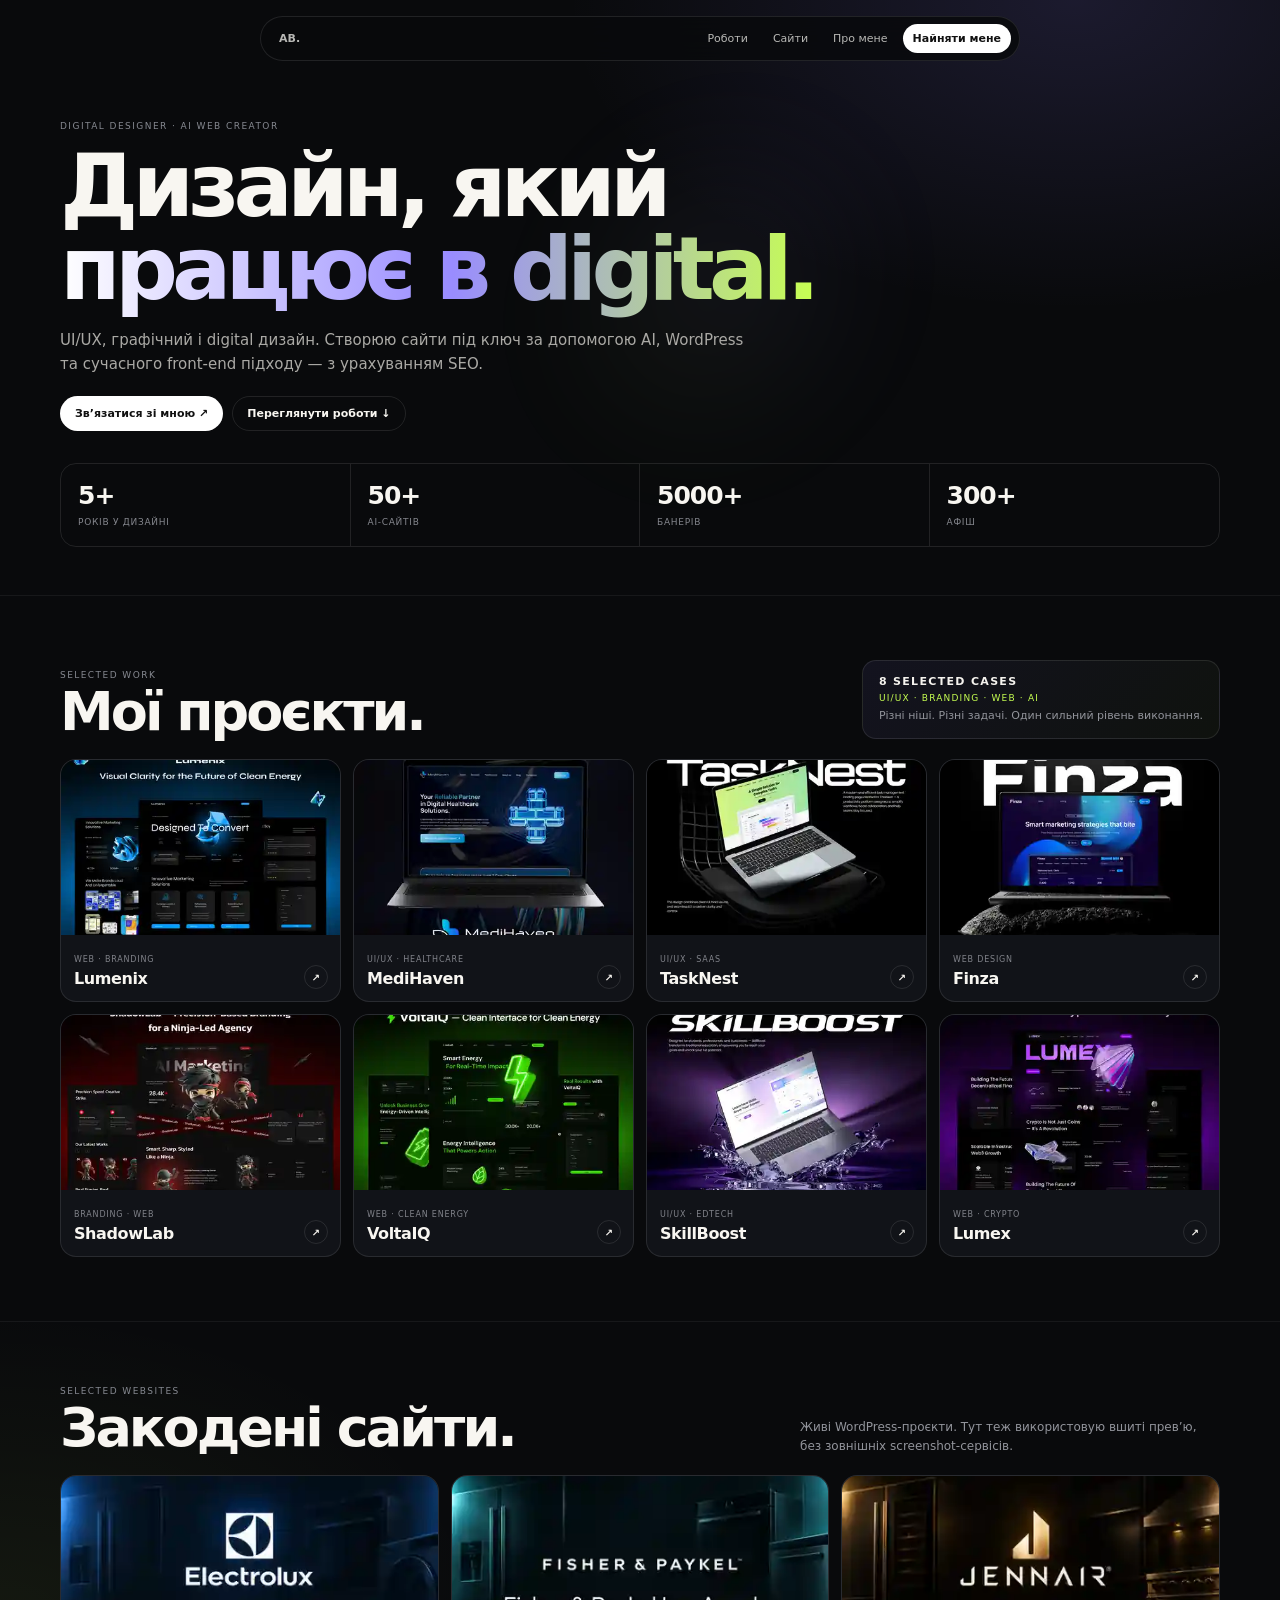
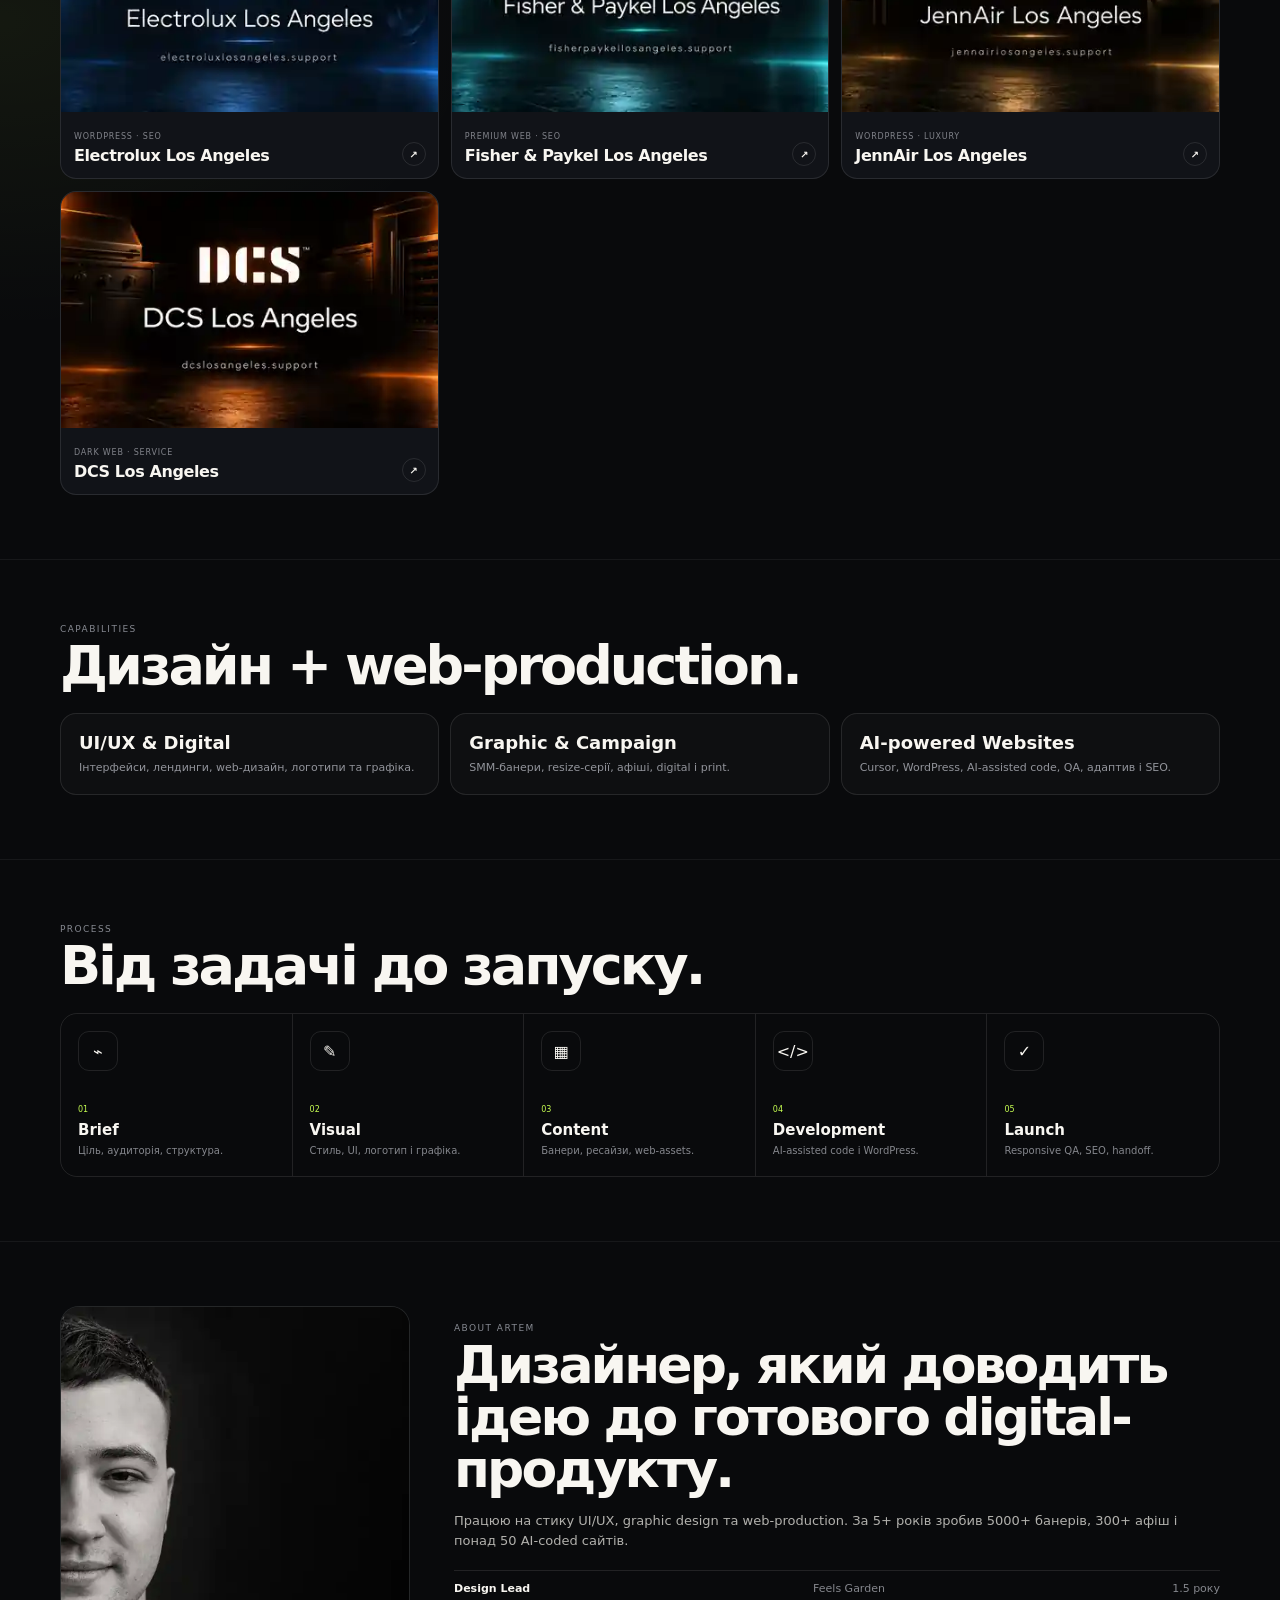
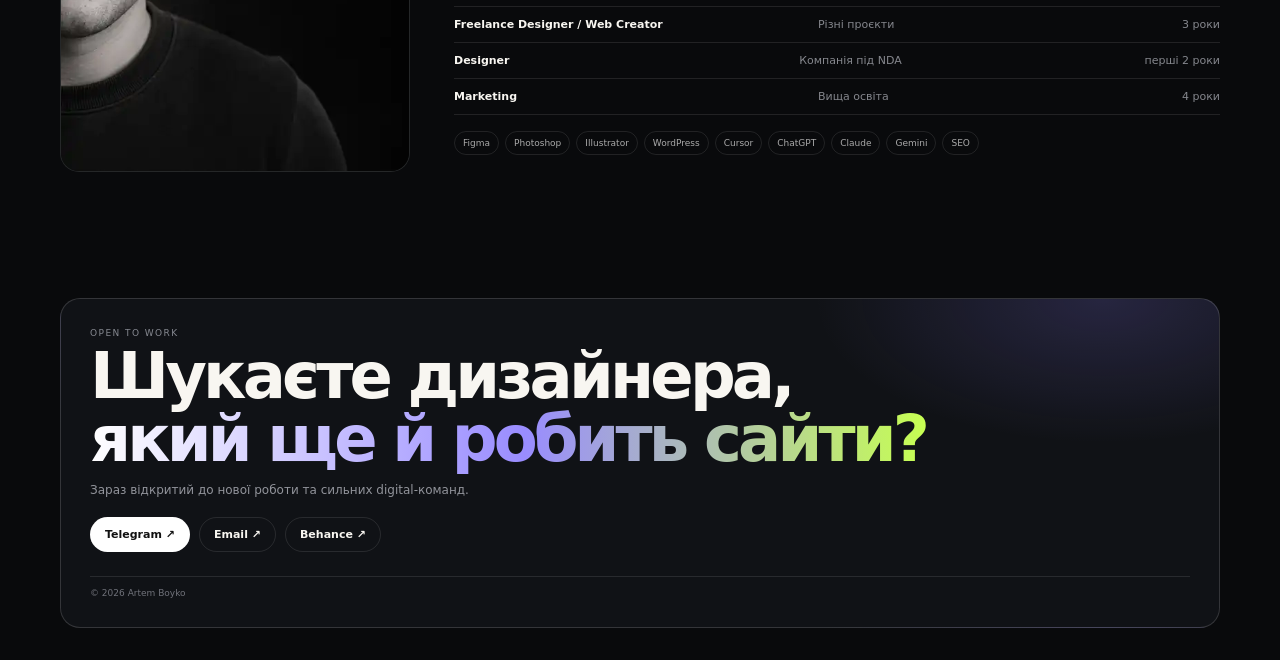
==== portfolio/index.html @ e15d82c3 "Publish portfolio for Notion embed" ====
<!doctype html><html lang="uk"><head><meta charset="utf-8"><meta name="viewport" content="width=device-width,initial-scale=1"><style>
:root{--bg:#090a0c;--p:#121418;--t:#f8f6f1;--m:#92949b;--l:rgba(255,255,255,.1);--g:#c7ff52;--v:#8d7dff}*{box-sizing:border-box}html{scroll-behavior:smooth}body{margin:0;background:radial-gradient(820px 500px at 84% 0,rgba(141,125,255,.14),transparent 62%),radial-gradient(780px 500px at 0 42%,rgba(199,255,82,.06),transparent 62%),var(--bg);color:var(--t);font-family:Inter,system-ui,-apple-system,sans-serif}a{color:inherit;text-decoration:none}.s{width:min(1160px,calc(100% - 30px));margin:auto}.nav{position:sticky;top:8px;z-index:20;width:min(760px,calc(100% - 18px));margin:8px auto 0;display:flex;align-items:center;gap:5px;padding:7px 8px;border:1px solid var(--l);border-radius:999px;background:rgba(9,10,12,.86);backdrop-filter:blur(18px)}.brand{margin-right:auto;font-weight:900}.nav a{padding:8px 10px;border-radius:999px;font-size:11px;color:#b8b8b5}.nav a:hover{background:rgba(255,255,255,.06);color:#fff}.nav .hire{background:#fff;color:#111;font-weight:800}.hero{padding:68px 0 48px}.ey{font-size:9px;letter-spacing:.16em;text-transform:uppercase;color:#868991}h1{margin:14px 0 18px;font-size:clamp(46px,7vw,88px);line-height:.94;letter-spacing:-.067em}.grad{background:linear-gradient(90deg,#fff,#998cff 52%,#c7ff52);-webkit-background-clip:text;background-clip:text;color:transparent}.hero p{max-width:690px;color:#aaa9a5;font-size:15px;line-height:1.6}.acts{display:flex;gap:9px;flex-wrap:wrap;margin-top:20px}.btn{padding:10px 14px;border:1px solid var(--l);border-radius:999px;font-size:11px;font-weight:800;transition:.25s}.btn:hover{transform:translateY(-2px);border-color:rgba(199,255,82,.4)}.btn.pr{background:#fff;color:#111}.btn.pr:hover{background:var(--g)}.stats{display:grid;grid-template-columns:repeat(4,1fr);margin-top:32px;border:1px solid var(--l);border-radius:16px;overflow:hidden}.st{padding:17px;border-right:1px solid var(--l)}.st:last-child{border:0}.st strong{display:block;font-size:25px;letter-spacing:-.04em}.st span{font-size:9px;color:#85878e;text-transform:uppercase;letter-spacing:.08em}.sec{padding:64px 0;border-top:1px solid rgba(255,255,255,.06)}.head{display:flex;align-items:end;justify-content:space-between;gap:24px;margin-bottom:20px}.head h2{margin:5px 0 0;font-size:clamp(32px,4.5vw,54px);line-height:1;letter-spacing:-.055em}.head p{margin:0;max-width:420px;color:var(--m);font-size:12px;line-height:1.55}.work-note{min-width:320px;max-width:430px;padding:14px 16px;border:1px solid rgba(255,255,255,.10);border-radius:14px;background:linear-gradient(135deg,rgba(141,125,255,.08),rgba(199,255,82,.035));display:grid;gap:5px}.work-note strong{font-size:11px;letter-spacing:.12em;color:#f5f3ee}.work-note span{font-size:9px;letter-spacing:.13em;color:var(--g)}.work-note em{font-style:normal;font-size:11px;line-height:1.45;color:var(--m)}.grid{display:grid;grid-template-columns:repeat(4,minmax(0,1fr));gap:12px}.card{overflow:hidden;border:1px solid var(--l);border-radius:16px;background:#111318;transition:.28s}.card:hover{transform:translateY(-5px);border-color:rgba(199,255,82,.35);box-shadow:0 18px 40px rgba(0,0,0,.3)}.cover{aspect-ratio:16/10;overflow:hidden;background:#0c0e11}.cover img{display:block;width:100%;height:100%;object-fit:cover;transition:.55s}.card:hover img{transform:scale(1.035)}.meta{position:relative;padding:12px 13px 14px}.meta small{font-size:8px;letter-spacing:.1em;color:#81838a}.meta h3{margin:4px 28px 0 0;font-size:16px;line-height:1.1;letter-spacing:-.025em}.meta b{position:absolute;right:12px;bottom:12px;width:24px;height:24px;display:grid;place-items:center;border:1px solid var(--l);border-radius:50%;font-size:10px}.caps{display:grid;grid-template-columns:repeat(3,1fr);gap:11px}.cap{padding:18px;border:1px solid var(--l);border-radius:16px;background:rgba(255,255,255,.024)}.cap strong{display:block;font-size:18px;margin-bottom:6px}.cap p{margin:0;color:var(--m);font-size:11px;line-height:1.55}.process{display:grid;grid-template-columns:repeat(5,1fr);overflow:hidden;border:1px solid var(--l);border-radius:17px}.step{padding:17px;border-right:1px solid var(--l)}.step:last-child{border:0}.step i{display:grid;place-items:center;width:40px;height:40px;border:1px solid var(--l);border-radius:11px;font-style:normal;margin-bottom:26px}.step small{color:var(--g);font-size:8px}.step h3{margin:5px 0;font-size:15px}.step p{margin:0;color:#85878d;font-size:10px;line-height:1.45}.about{display:grid;grid-template-columns:350px 1fr;gap:44px;align-items:center}.portrait{overflow:hidden;border:1px solid var(--l);border-radius:19px;background:#0c0e10}.portrait img{width:100%;height:auto;display:block}.about h2{font-size:clamp(32px,4.5vw,52px);line-height:1;letter-spacing:-.055em;margin:6px 0 16px}.about p{font-size:13px;line-height:1.6;color:#b2b1ad}.xp{margin-top:18px;border-top:1px solid var(--l)}.row{display:grid;grid-template-columns:1fr 1fr auto;gap:10px;padding:11px 0;border-bottom:1px solid var(--l);font-size:11px}.row span{color:#85878d}.tools{display:flex;flex-wrap:wrap;gap:6px;margin-top:16px}.tool{padding:6px 8px;border:1px solid var(--l);border-radius:999px;color:#aaa;font-size:9px}.contact{padding:62px 0 32px}.box{padding:29px;border:1px solid rgba(255,255,255,.15);border-radius:20px;background:radial-gradient(480px 240px at 90% 0,rgba(141,125,255,.18),transparent 60%),#101216}.box h2{font-size:clamp(36px,5.5vw,64px);line-height:.98;letter-spacing:-.06em;margin:7px 0 12px}.box p{color:var(--m);font-size:12px}.foot{margin-top:24px;padding-top:11px;border-top:1px solid var(--l);color:#70727a;font-size:9px}.fog{position:fixed;width:360px;height:360px;border-radius:50%;pointer-events:none;z-index:0;opacity:.22;filter:blur(70px);background:radial-gradient(circle at 42% 42%,rgba(255,255,255,.18),transparent 20%),radial-gradient(circle at 62% 47%,rgba(141,125,255,.44),transparent 46%),radial-gradient(circle at 44% 72%,rgba(199,255,82,.22),transparent 50%);transform:translate(-50%,-50%)}main,.nav{position:relative;z-index:1}.sites-grid{grid-template-columns:repeat(3,minmax(0,1fr))}@media(max-width:980px){.sites-grid{grid-template-columns:repeat(2,minmax(0,1fr))}}@media(max-width:620px){.sites-grid{grid-template-columns:1fr}}#web .grid{grid-template-columns:repeat(3,minmax(0,1fr))}@media(max-width:1050px){.grid,#web .grid{grid-template-columns:repeat(2,1fr)}}@media(max-width:720px){.work-note{min-width:0;width:100%}.nav a:not(.hire){display:none}.hero{padding-top:55px}.stats{grid-template-columns:1fr 1fr}.st:nth-child(2){border-right:0}.st:nth-child(-n+2){border-bottom:1px solid var(--l)}.head{align-items:flex-start;flex-direction:column}.grid,.caps,.about{grid-template-columns:1fr}.process{grid-template-columns:1fr}.step{border-right:0;border-bottom:1px solid var(--l)}.step i{margin-bottom:12px}.portrait{max-width:430px}.row{grid-template-columns:1fr auto}.row span:nth-child(2){grid-column:1/-1}.fog{display:none}}
</style></head><body><div class="fog" id="fog"></div><nav class="nav"><a class="brand" href="https://www.behance.net/692fd713" target="_blank">AB.</a><a href="#work">Роботи</a><a href="#web">Сайти</a><a href="#about">Про мене</a><a class="hire" href="https://t.me/artem_design10" target="_blank">Найняти мене</a></nav><main>
<section class="hero"><div class="s"><div class="ey">Digital Designer · AI Web Creator</div><h1>Дизайн, який<br><span class="grad">працює в digital.</span></h1><p>UI/UX, графічний і digital дизайн. Створюю сайти під ключ за допомогою AI, WordPress та сучасного front-end підходу — з урахуванням SEO.</p><div class="acts"><a class="btn pr" href="https://t.me/artem_design10" target="_blank">Зв’язатися зі мною ↗</a><a class="btn" href="#work">Переглянути роботи ↓</a></div><div class="stats"><div class="st"><strong>5+</strong><span>років у дизайні</span></div><div class="st"><strong>50+</strong><span>AI-сайтів</span></div><div class="st"><strong>5000+</strong><span>банерів</span></div><div class="st"><strong>300+</strong><span>афіш</span></div></div></div></section>
<section class="sec" id="work"><div class="s"><div class="head"><div><div class="ey">Selected work</div><h2>Мої проєкти.</h2></div><div class="work-note"><strong>8 SELECTED CASES</strong><span>UI/UX · BRANDING · WEB · AI</span><em>Різні ніші. Різні задачі. Один сильний рівень виконання.</em></div></div><div class="grid"><a class="card" href="https://www.behance.net/gallery/229283741/Lumenix-Visual-Clarity-for-the-Future-of-Clean-Energy" target="_blank" rel="noopener"><div class="cover"><img src="[data-uri]" alt="Lumenix"></div><div class="meta"><small>WEB · BRANDING</small><h3>Lumenix</h3><b>↗</b></div></a><a class="card" href="https://www.behance.net/gallery/226299751/MediHaven-Digital-Healthcare-Web-Design" target="_blank" rel="noopener"><div class="cover"><img src="[data-uri]" alt="MediHaven"></div><div class="meta"><small>UI/UX · HEALTHCARE</small><h3>MediHaven</h3><b>↗</b></div></a><a class="card" href="https://www.behance.net/gallery/225847885/Modern-SaaS-Project-Management-Platform-Design" target="_blank" rel="noopener"><div class="cover"><img src="[data-uri]" alt="TaskNest"></div><div class="meta"><small>UI/UX · SAAS</small><h3>TaskNest</h3><b>↗</b></div></a><a class="card" href="https://www.behance.net/gallery/226250037/Finza-Bold-marketing-agency-website" target="_blank" rel="noopener"><div class="cover"><img src="[data-uri]" alt="Finza"></div><div class="meta"><small>WEB DESIGN</small><h3>Finza</h3><b>↗</b></div></a><a class="card" href="https://www.behance.net/gallery/229278763/ShadowLab-Branding-for-a-Ninja-Led-Agency" target="_blank" rel="noopener"><div class="cover"><img src="[data-uri]" alt="ShadowLab"></div><div class="meta"><small>BRANDING · WEB</small><h3>ShadowLab</h3><b>↗</b></div></a><a class="card" href="https://www.behance.net/gallery/229281537/VoltaIQ-Clean-Interface-for-Clean-Energy" target="_blank" rel="noopener"><div class="cover"><img src="[data-uri]" alt="VoltaIQ"></div><div class="meta"><small>WEB · CLEAN ENERGY</small><h3>VoltaIQ</h3><b>↗</b></div></a><a class="card" href="https://www.behance.net/gallery/225849105/SkillBoost-Online-Learning-Platform-UI" target="_blank" rel="noopener"><div class="cover"><img src="[data-uri]" alt="SkillBoost"></div><div class="meta"><small>UI/UX · EDTECH</small><h3>SkillBoost</h3><b>↗</b></div></a><a class="card" href="https://www.behance.net/gallery/229242465/Lumex-a-crypto-case-study" target="_blank" rel="noopener"><div class="cover"><img src="[data-uri]" alt="Lumex"></div><div class="meta"><small>WEB · CRYPTO</small><h3>Lumex</h3><b>↗</b></div></a></div></div></section>
<section class="sec" id="web"><div class="s"><div class="head"><div><div class="ey">Selected websites</div><h2>Закодені сайти.</h2></div><p>Живі WordPress-проєкти. Тут теж використовую вшиті прев’ю, без зовнішніх screenshot-сервісів.</p></div><div class="grid sites-grid"><a class="card" href="https://electroluxlosangeles.support" target="_blank" rel="noopener"><div class="cover"><img src="[data-uri]" alt="Electrolux Los Angeles"></div><div class="meta"><small>WORDPRESS · SEO</small><h3>Electrolux Los Angeles</h3><b>↗</b></div></a><a class="card" href="https://fisherpaykellosangeles.support" target="_blank" rel="noopener"><div class="cover"><img src="[data-uri]" alt="Fisher &amp; Paykel Los Angeles"></div><div class="meta"><small>PREMIUM WEB · SEO</small><h3>Fisher & Paykel Los Angeles</h3><b>↗</b></div></a><a class="card" href="https://jennairlosangeles.support" target="_blank" rel="noopener"><div class="cover"><img src="[data-uri]" alt="JennAir Los Angeles"></div><div class="meta"><small>WORDPRESS · LUXURY</small><h3>JennAir Los Angeles</h3><b>↗</b></div></a><a class="card" href="https://dcslosangeles.support" target="_blank" rel="noopener"><div class="cover"><img src="[data-uri]" alt="DCS Los Angeles"></div><div class="meta"><small>DARK WEB · SERVICE</small><h3>DCS Los Angeles</h3><b>↗</b></div></a></div></div></section>
<section class="sec"><div class="s"><div class="head"><div><div class="ey">Capabilities</div><h2>Дизайн + web-production.</h2></div></div><div class="caps"><div class="cap"><strong>UI/UX & Digital</strong><p>Інтерфейси, лендинги, web-дизайн, логотипи та графіка.</p></div><div class="cap"><strong>Graphic & Campaign</strong><p>SMM-банери, resize-серії, афіші, digital і print.</p></div><div class="cap"><strong>AI-powered Websites</strong><p>Cursor, WordPress, AI-assisted code, QA, адаптив і SEO.</p></div></div></div></section>
<section class="sec"><div class="s"><div class="head"><div><div class="ey">Process</div><h2>Від задачі до запуску.</h2></div></div><div class="process"><div class="step"><i>⌁</i><small>01</small><h3>Brief</h3><p>Ціль, аудиторія, структура.</p></div><div class="step"><i>✎</i><small>02</small><h3>Visual</h3><p>Стиль, UI, логотип і графіка.</p></div><div class="step"><i>▦</i><small>03</small><h3>Content</h3><p>Банери, ресайзи, web-assets.</p></div><div class="step"><i>&lt;/&gt;</i><small>04</small><h3>Development</h3><p>AI-assisted code і WordPress.</p></div><div class="step"><i>✓</i><small>05</small><h3>Launch</h3><p>Responsive QA, SEO, handoff.</p></div></div></div></section>
<section class="sec" id="about"><div class="s"><div class="about"><div class="portrait"><img src="[data-uri]" alt="Artem Boyko"></div><div><div class="ey">About Artem</div><h2>Дизайнер, який доводить ідею до готового digital-продукту.</h2><p>Працюю на стику UI/UX, graphic design та web-production. За 5+ років зробив 5000+ банерів, 300+ афіш і понад 50 AI-coded сайтів.</p><div class="xp"><div class="row"><b>Design Lead</b><span>Feels Garden</span><span>1.5 року</span></div><div class="row"><b>Freelance Designer / Web Creator</b><span>Різні проєкти</span><span>3 роки</span></div><div class="row"><b>Designer</b><span>Компанія під NDA</span><span>перші 2 роки</span></div><div class="row"><b>Marketing</b><span>Вища освіта</span><span>4 роки</span></div></div><div class="tools"><span class="tool">Figma</span><span class="tool">Photoshop</span><span class="tool">Illustrator</span><span class="tool">WordPress</span><span class="tool">Cursor</span><span class="tool">ChatGPT</span><span class="tool">Claude</span><span class="tool">Gemini</span><span class="tool">SEO</span></div></div></div></div></section>
<section class="contact"><div class="s"><div class="box"><div class="ey">Open to work</div><h2>Шукаєте дизайнера,<br><span class="grad">який ще й робить сайти?</span></h2><p>Зараз відкритий до нової роботи та сильних digital-команд.</p><div class="acts"><a class="btn pr" href="https://t.me/artem_design10" target="_blank">Telegram ↗</a><a class="btn" href="mailto:artemboyko5226@gmail.com">Email ↗</a><a class="btn" href="https://www.behance.net/692fd713" target="_blank">Behance ↗</a></div><div class="foot">© 2026 Artem Boyko</div></div></div></section></main><script>const f=document.getElementById('fog');let tx=innerWidth*.55,ty=innerHeight*.3,x=tx,y=ty;addEventListener('pointermove',e=>{tx=e.clientX;ty=e.clientY});(function a(){x+=(tx-x)*.06;y+=(ty-y)*.06;f.style.left=x+'px';f.style.top=y+'px';requestAnimationFrame(a)})();</script></body></html>
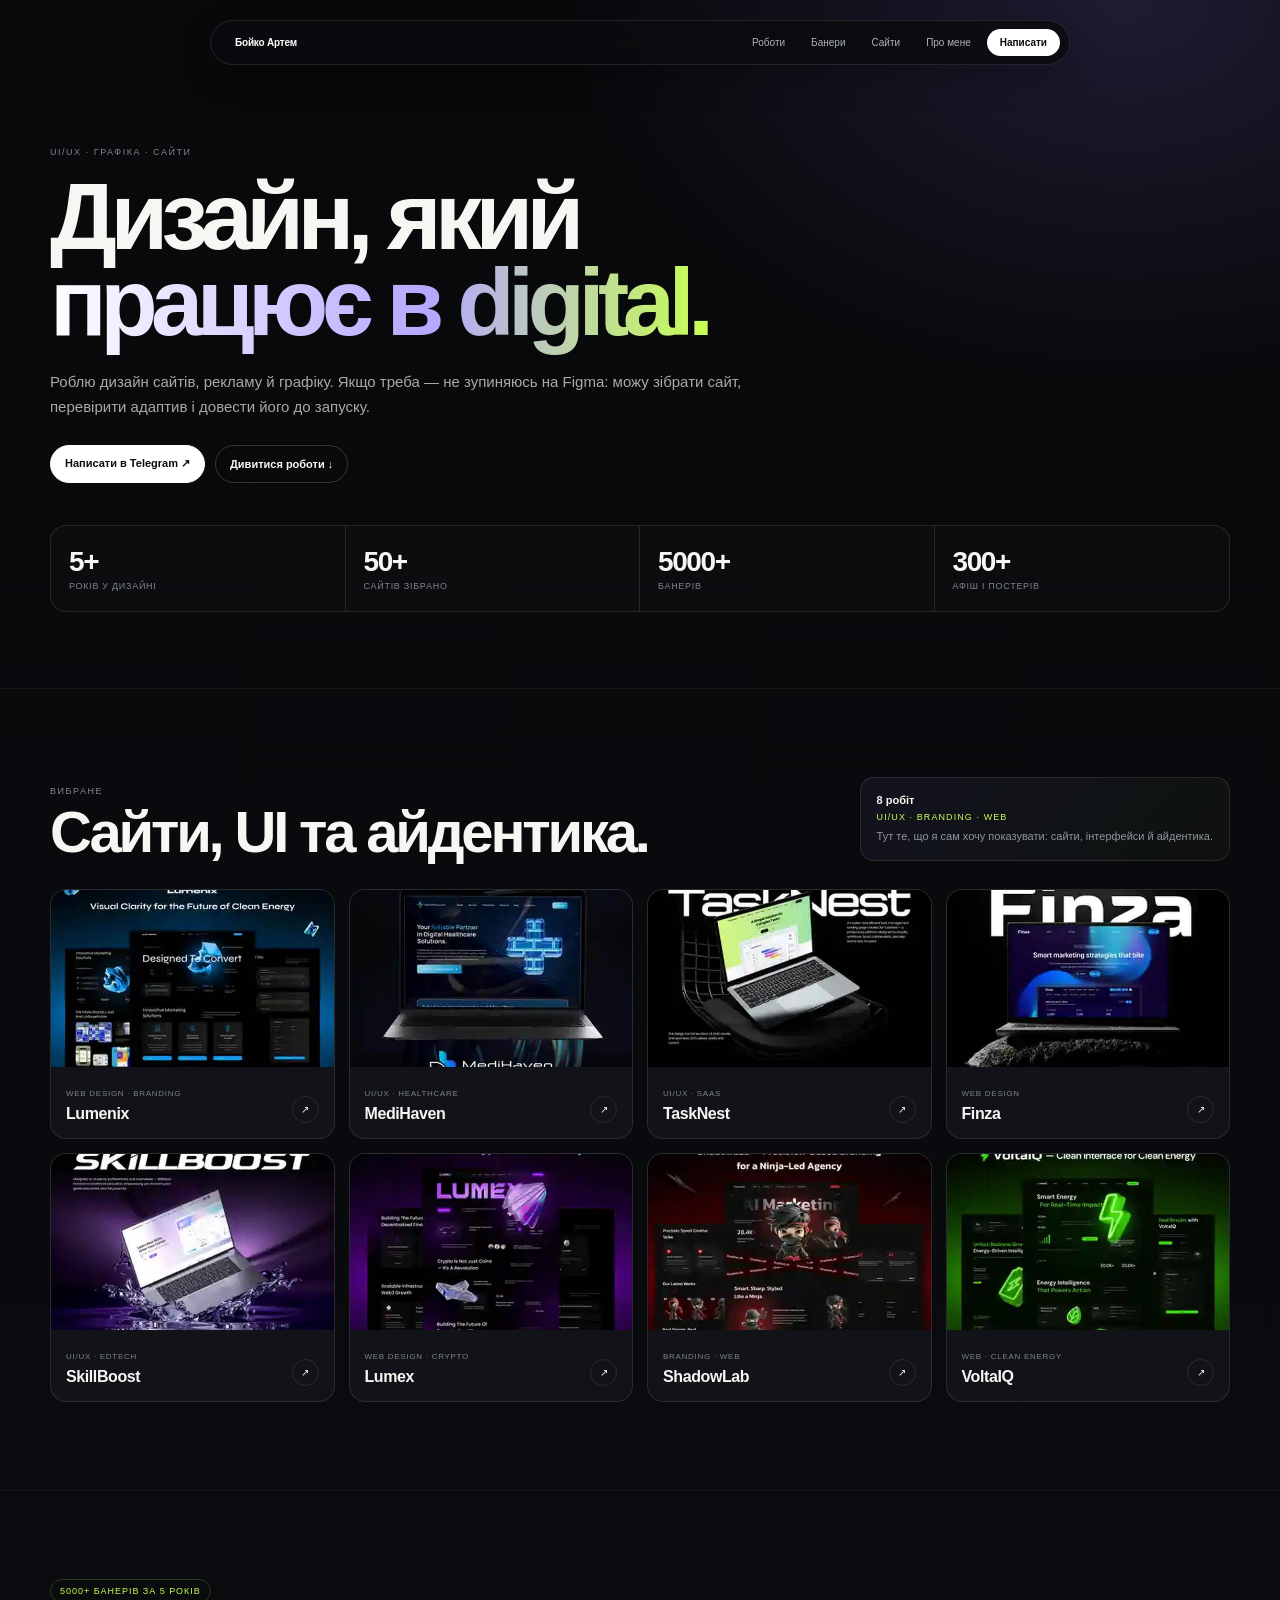
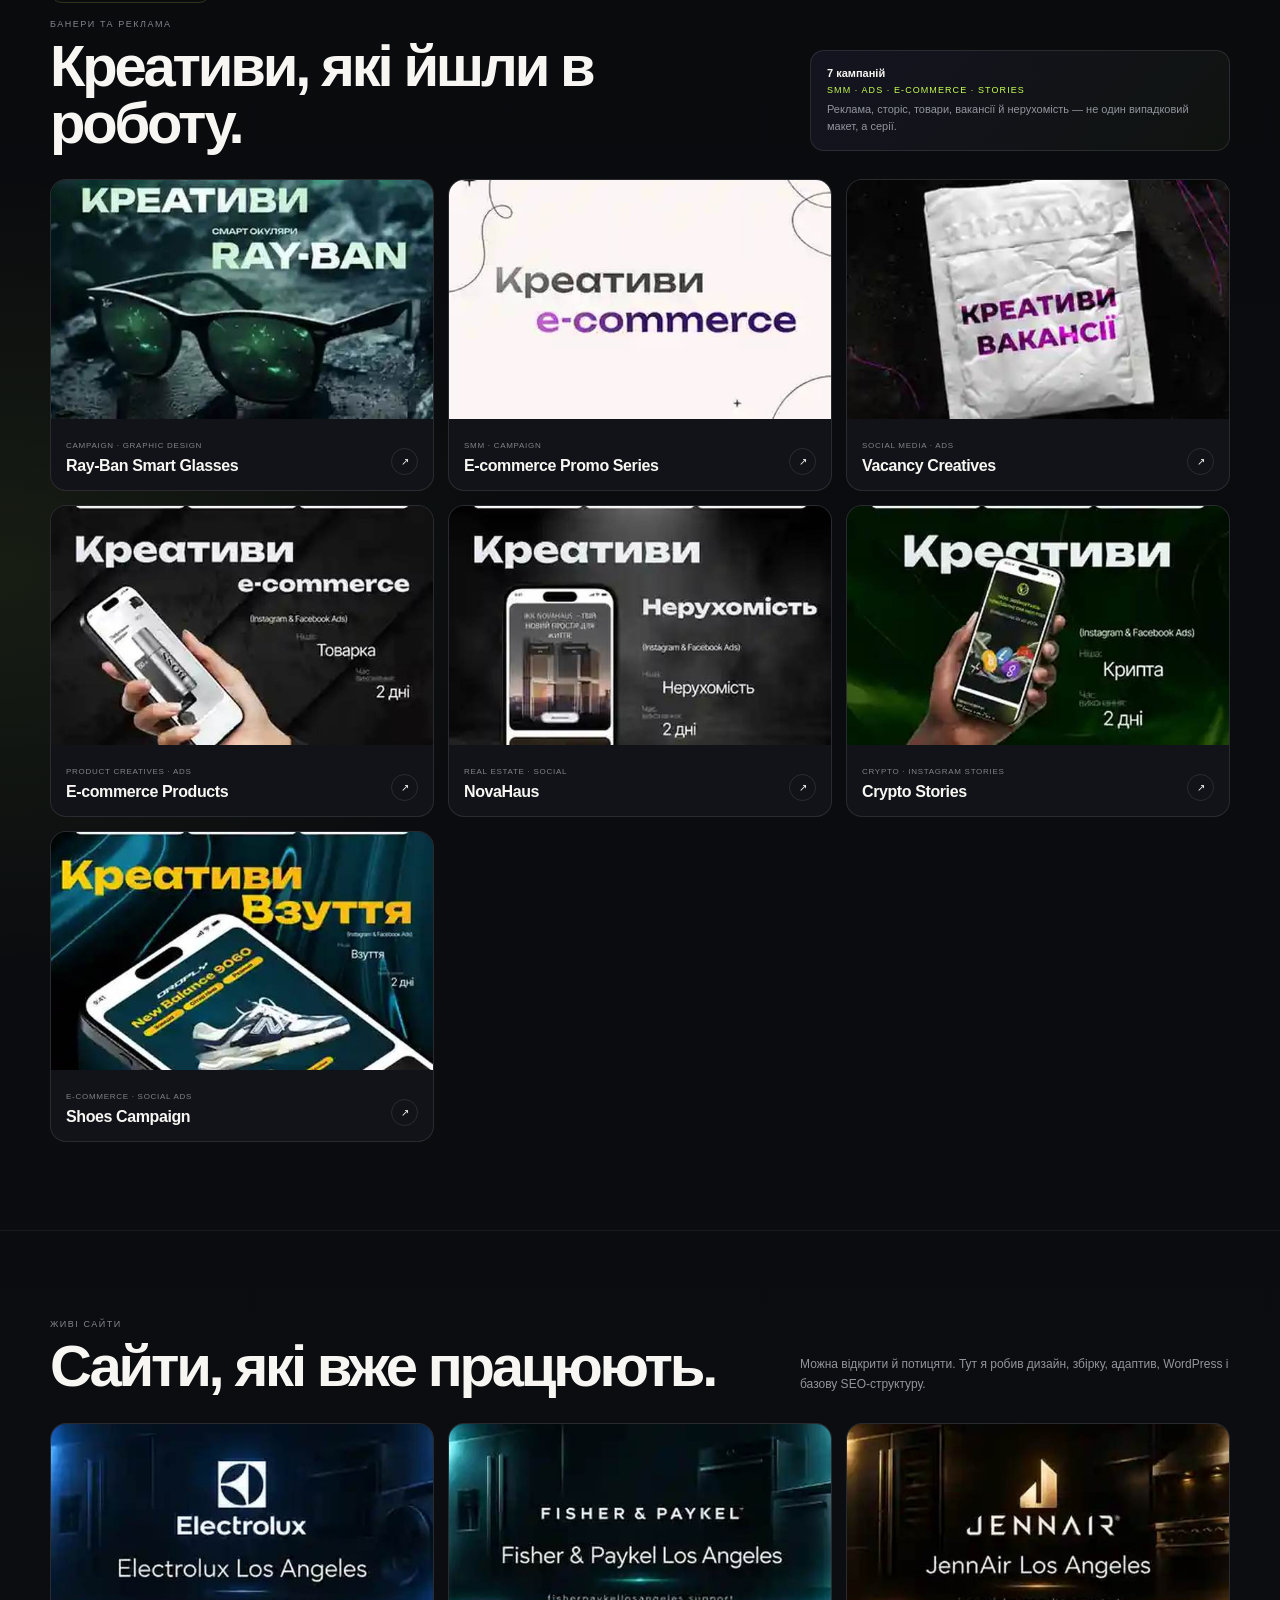
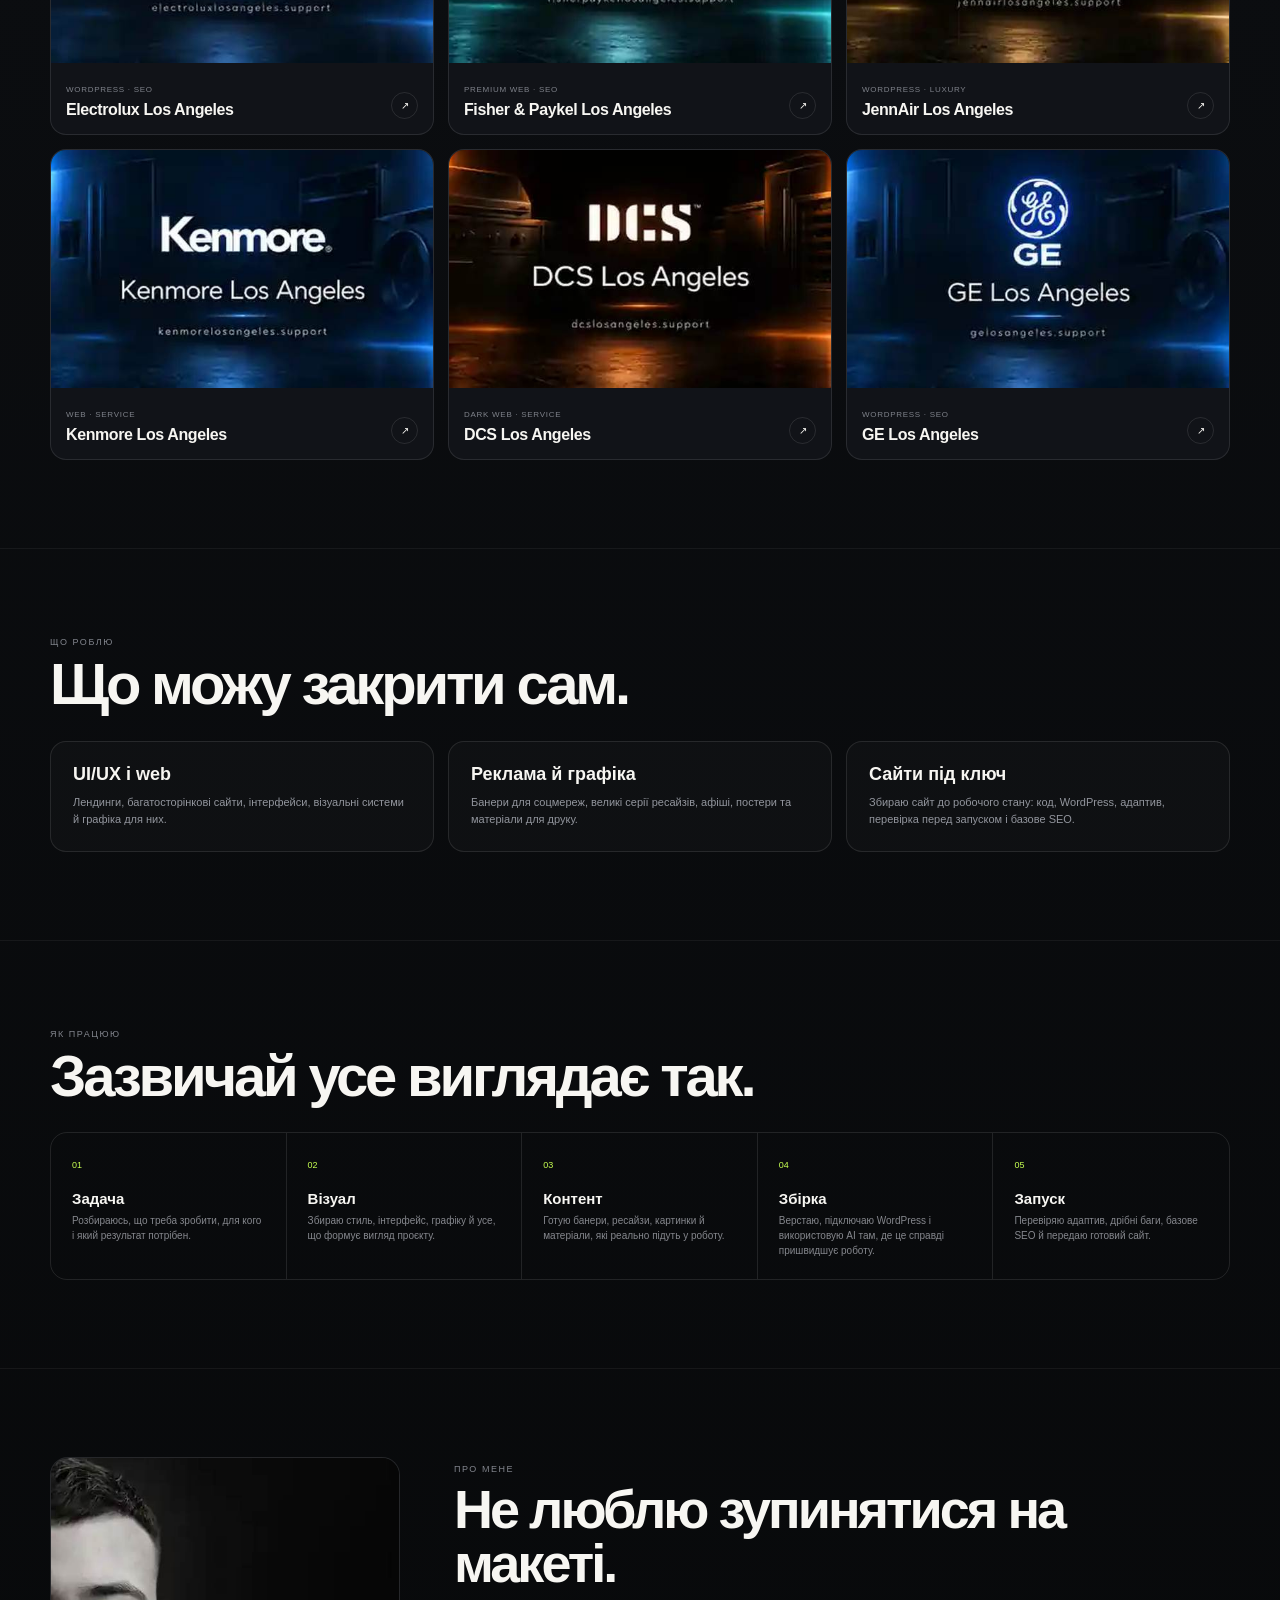
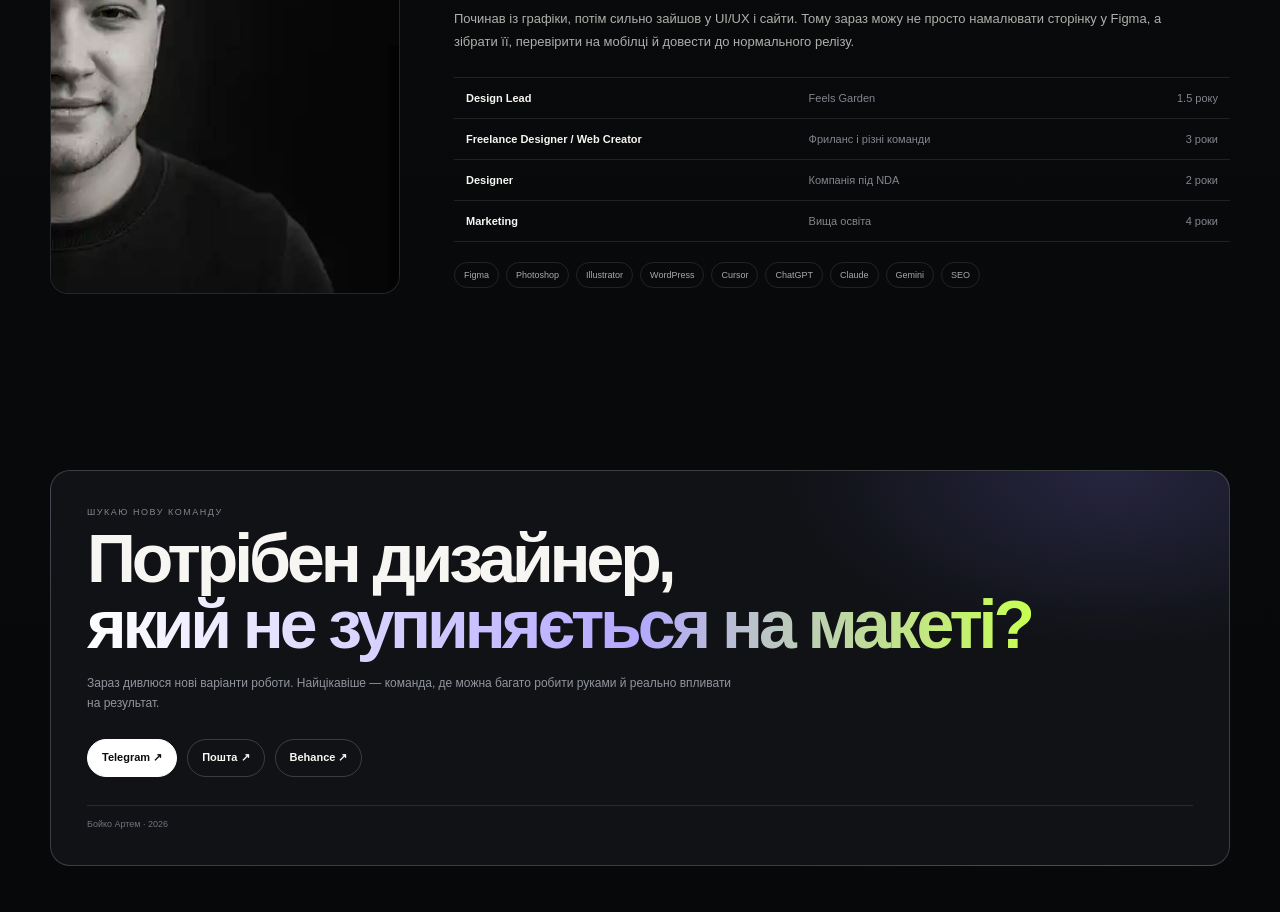
==== commit ed732231: "Restore interactive portfolio with real images" ====
--- a/portfolio/index.html
+++ b/portfolio/index.html
@@ -1,10 +1,254 @@
-<!doctype html><html lang="uk"><head><meta charset="utf-8"><meta name="viewport" content="width=device-width,initial-scale=1"><style>
-:root{--bg:#090a0c;--p:#121418;--t:#f8f6f1;--m:#92949b;--l:rgba(255,255,255,.1);--g:#c7ff52;--v:#8d7dff}*{box-sizing:border-box}html{scroll-behavior:smooth}body{margin:0;background:radial-gradient(820px 500px at 84% 0,rgba(141,125,255,.14),transparent 62%),radial-gradient(780px 500px at 0 42%,rgba(199,255,82,.06),transparent 62%),var(--bg);color:var(--t);font-family:Inter,system-ui,-apple-system,sans-serif}a{color:inherit;text-decoration:none}.s{width:min(1160px,calc(100% - 30px));margin:auto}.nav{position:sticky;top:8px;z-index:20;width:min(760px,calc(100% - 18px));margin:8px auto 0;display:flex;align-items:center;gap:5px;padding:7px 8px;border:1px solid var(--l);border-radius:999px;background:rgba(9,10,12,.86);backdrop-filter:blur(18px)}.brand{margin-right:auto;font-weight:900}.nav a{padding:8px 10px;border-radius:999px;font-size:11px;color:#b8b8b5}.nav a:hover{background:rgba(255,255,255,.06);color:#fff}.nav .hire{background:#fff;color:#111;font-weight:800}.hero{padding:68px 0 48px}.ey{font-size:9px;letter-spacing:.16em;text-transform:uppercase;color:#868991}h1{margin:14px 0 18px;font-size:clamp(46px,7vw,88px);line-height:.94;letter-spacing:-.067em}.grad{background:linear-gradient(90deg,#fff,#998cff 52%,#c7ff52);-webkit-background-clip:text;background-clip:text;color:transparent}.hero p{max-width:690px;color:#aaa9a5;font-size:15px;line-height:1.6}.acts{display:flex;gap:9px;flex-wrap:wrap;margin-top:20px}.btn{padding:10px 14px;border:1px solid var(--l);border-radius:999px;font-size:11px;font-weight:800;transition:.25s}.btn:hover{transform:translateY(-2px);border-color:rgba(199,255,82,.4)}.btn.pr{background:#fff;color:#111}.btn.pr:hover{background:var(--g)}.stats{display:grid;grid-template-columns:repeat(4,1fr);margin-top:32px;border:1px solid var(--l);border-radius:16px;overflow:hidden}.st{padding:17px;border-right:1px solid var(--l)}.st:last-child{border:0}.st strong{display:block;font-size:25px;letter-spacing:-.04em}.st span{font-size:9px;color:#85878e;text-transform:uppercase;letter-spacing:.08em}.sec{padding:64px 0;border-top:1px solid rgba(255,255,255,.06)}.head{display:flex;align-items:end;justify-content:space-between;gap:24px;margin-bottom:20px}.head h2{margin:5px 0 0;font-size:clamp(32px,4.5vw,54px);line-height:1;letter-spacing:-.055em}.head p{margin:0;max-width:420px;color:var(--m);font-size:12px;line-height:1.55}.work-note{min-width:320px;max-width:430px;padding:14px 16px;border:1px solid rgba(255,255,255,.10);border-radius:14px;background:linear-gradient(135deg,rgba(141,125,255,.08),rgba(199,255,82,.035));display:grid;gap:5px}.work-note strong{font-size:11px;letter-spacing:.12em;color:#f5f3ee}.work-note span{font-size:9px;letter-spacing:.13em;color:var(--g)}.work-note em{font-style:normal;font-size:11px;line-height:1.45;color:var(--m)}.grid{display:grid;grid-template-columns:repeat(4,minmax(0,1fr));gap:12px}.card{overflow:hidden;border:1px solid var(--l);border-radius:16px;background:#111318;transition:.28s}.card:hover{transform:translateY(-5px);border-color:rgba(199,255,82,.35);box-shadow:0 18px 40px rgba(0,0,0,.3)}.cover{aspect-ratio:16/10;overflow:hidden;background:#0c0e11}.cover img{display:block;width:100%;height:100%;object-fit:cover;transition:.55s}.card:hover img{transform:scale(1.035)}.meta{position:relative;padding:12px 13px 14px}.meta small{font-size:8px;letter-spacing:.1em;color:#81838a}.meta h3{margin:4px 28px 0 0;font-size:16px;line-height:1.1;letter-spacing:-.025em}.meta b{position:absolute;right:12px;bottom:12px;width:24px;height:24px;display:grid;place-items:center;border:1px solid var(--l);border-radius:50%;font-size:10px}.caps{display:grid;grid-template-columns:repeat(3,1fr);gap:11px}.cap{padding:18px;border:1px solid var(--l);border-radius:16px;background:rgba(255,255,255,.024)}.cap strong{display:block;font-size:18px;margin-bottom:6px}.cap p{margin:0;color:var(--m);font-size:11px;line-height:1.55}.process{display:grid;grid-template-columns:repeat(5,1fr);overflow:hidden;border:1px solid var(--l);border-radius:17px}.step{padding:17px;border-right:1px solid var(--l)}.step:last-child{border:0}.step i{display:grid;place-items:center;width:40px;height:40px;border:1px solid var(--l);border-radius:11px;font-style:normal;margin-bottom:26px}.step small{color:var(--g);font-size:8px}.step h3{margin:5px 0;font-size:15px}.step p{margin:0;color:#85878d;font-size:10px;line-height:1.45}.about{display:grid;grid-template-columns:350px 1fr;gap:44px;align-items:center}.portrait{overflow:hidden;border:1px solid var(--l);border-radius:19px;background:#0c0e10}.portrait img{width:100%;height:auto;display:block}.about h2{font-size:clamp(32px,4.5vw,52px);line-height:1;letter-spacing:-.055em;margin:6px 0 16px}.about p{font-size:13px;line-height:1.6;color:#b2b1ad}.xp{margin-top:18px;border-top:1px solid var(--l)}.row{display:grid;grid-template-columns:1fr 1fr auto;gap:10px;padding:11px 0;border-bottom:1px solid var(--l);font-size:11px}.row span{color:#85878d}.tools{display:flex;flex-wrap:wrap;gap:6px;margin-top:16px}.tool{padding:6px 8px;border:1px solid var(--l);border-radius:999px;color:#aaa;font-size:9px}.contact{padding:62px 0 32px}.box{padding:29px;border:1px solid rgba(255,255,255,.15);border-radius:20px;background:radial-gradient(480px 240px at 90% 0,rgba(141,125,255,.18),transparent 60%),#101216}.box h2{font-size:clamp(36px,5.5vw,64px);line-height:.98;letter-spacing:-.06em;margin:7px 0 12px}.box p{color:var(--m);font-size:12px}.foot{margin-top:24px;padding-top:11px;border-top:1px solid var(--l);color:#70727a;font-size:9px}.fog{position:fixed;width:360px;height:360px;border-radius:50%;pointer-events:none;z-index:0;opacity:.22;filter:blur(70px);background:radial-gradient(circle at 42% 42%,rgba(255,255,255,.18),transparent 20%),radial-gradient(circle at 62% 47%,rgba(141,125,255,.44),transparent 46%),radial-gradient(circle at 44% 72%,rgba(199,255,82,.22),transparent 50%);transform:translate(-50%,-50%)}main,.nav{position:relative;z-index:1}.sites-grid{grid-template-columns:repeat(3,minmax(0,1fr))}@media(max-width:980px){.sites-grid{grid-template-columns:repeat(2,minmax(0,1fr))}}@media(max-width:620px){.sites-grid{grid-template-columns:1fr}}#web .grid{grid-template-columns:repeat(3,minmax(0,1fr))}@media(max-width:1050px){.grid,#web .grid{grid-template-columns:repeat(2,1fr)}}@media(max-width:720px){.work-note{min-width:0;width:100%}.nav a:not(.hire){display:none}.hero{padding-top:55px}.stats{grid-template-columns:1fr 1fr}.st:nth-child(2){border-right:0}.st:nth-child(-n+2){border-bottom:1px solid var(--l)}.head{align-items:flex-start;flex-direction:column}.grid,.caps,.about{grid-template-columns:1fr}.process{grid-template-columns:1fr}.step{border-right:0;border-bottom:1px solid var(--l)}.step i{margin-bottom:12px}.portrait{max-width:430px}.row{grid-template-columns:1fr auto}.row span:nth-child(2){grid-column:1/-1}.fog{display:none}}
-</style></head><body><div class="fog" id="fog"></div><nav class="nav"><a class="brand" href="https://www.behance.net/692fd713" target="_blank">AB.</a><a href="#work">Роботи</a><a href="#web">Сайти</a><a href="#about">Про мене</a><a class="hire" href="https://t.me/artem_design10" target="_blank">Найняти мене</a></nav><main>
-<section class="hero"><div class="s"><div class="ey">Digital Designer · AI Web Creator</div><h1>Дизайн, який<br><span class="grad">працює в digital.</span></h1><p>UI/UX, графічний і digital дизайн. Створюю сайти під ключ за допомогою AI, WordPress та сучасного front-end підходу — з урахуванням SEO.</p><div class="acts"><a class="btn pr" href="https://t.me/artem_design10" target="_blank">Зв’язатися зі мною ↗</a><a class="btn" href="#work">Переглянути роботи ↓</a></div><div class="stats"><div class="st"><strong>5+</strong><span>років у дизайні</span></div><div class="st"><strong>50+</strong><span>AI-сайтів</span></div><div class="st"><strong>5000+</strong><span>банерів</span></div><div class="st"><strong>300+</strong><span>афіш</span></div></div></div></section>
-<section class="sec" id="work"><div class="s"><div class="head"><div><div class="ey">Selected work</div><h2>Мої проєкти.</h2></div><div class="work-note"><strong>8 SELECTED CASES</strong><span>UI/UX · BRANDING · WEB · AI</span><em>Різні ніші. Різні задачі. Один сильний рівень виконання.</em></div></div><div class="grid"><a class="card" href="https://www.behance.net/gallery/229283741/Lumenix-Visual-Clarity-for-the-Future-of-Clean-Energy" target="_blank" rel="noopener"><div class="cover"><img src="[data-uri]" alt="Lumenix"></div><div class="meta"><small>WEB · BRANDING</small><h3>Lumenix</h3><b>↗</b></div></a><a class="card" href="https://www.behance.net/gallery/226299751/MediHaven-Digital-Healthcare-Web-Design" target="_blank" rel="noopener"><div class="cover"><img src="[data-uri]" alt="MediHaven"></div><div class="meta"><small>UI/UX · HEALTHCARE</small><h3>MediHaven</h3><b>↗</b></div></a><a class="card" href="https://www.behance.net/gallery/225847885/Modern-SaaS-Project-Management-Platform-Design" target="_blank" rel="noopener"><div class="cover"><img src="[data-uri]" alt="TaskNest"></div><div class="meta"><small>UI/UX · SAAS</small><h3>TaskNest</h3><b>↗</b></div></a><a class="card" href="https://www.behance.net/gallery/226250037/Finza-Bold-marketing-agency-website" target="_blank" rel="noopener"><div class="cover"><img src="[data-uri]" alt="Finza"></div><div class="meta"><small>WEB DESIGN</small><h3>Finza</h3><b>↗</b></div></a><a class="card" href="https://www.behance.net/gallery/229278763/ShadowLab-Branding-for-a-Ninja-Led-Agency" target="_blank" rel="noopener"><div class="cover"><img src="[data-uri]" alt="ShadowLab"></div><div class="meta"><small>BRANDING · WEB</small><h3>ShadowLab</h3><b>↗</b></div></a><a class="card" href="https://www.behance.net/gallery/229281537/VoltaIQ-Clean-Interface-for-Clean-Energy" target="_blank" rel="noopener"><div class="cover"><img src="[data-uri]" alt="VoltaIQ"></div><div class="meta"><small>WEB · CLEAN ENERGY</small><h3>VoltaIQ</h3><b>↗</b></div></a><a class="card" href="https://www.behance.net/gallery/225849105/SkillBoost-Online-Learning-Platform-UI" target="_blank" rel="noopener"><div class="cover"><img src="[data-uri]" alt="SkillBoost"></div><div class="meta"><small>UI/UX · EDTECH</small><h3>SkillBoost</h3><b>↗</b></div></a><a class="card" href="https://www.behance.net/gallery/229242465/Lumex-a-crypto-case-study" target="_blank" rel="noopener"><div class="cover"><img src="[data-uri]" alt="Lumex"></div><div class="meta"><small>WEB · CRYPTO</small><h3>Lumex</h3><b>↗</b></div></a></div></div></section>
-<section class="sec" id="web"><div class="s"><div class="head"><div><div class="ey">Selected websites</div><h2>Закодені сайти.</h2></div><p>Живі WordPress-проєкти. Тут теж використовую вшиті прев’ю, без зовнішніх screenshot-сервісів.</p></div><div class="grid sites-grid"><a class="card" href="https://electroluxlosangeles.support" target="_blank" rel="noopener"><div class="cover"><img src="[data-uri]" alt="Electrolux Los Angeles"></div><div class="meta"><small>WORDPRESS · SEO</small><h3>Electrolux Los Angeles</h3><b>↗</b></div></a><a class="card" href="https://fisherpaykellosangeles.support" target="_blank" rel="noopener"><div class="cover"><img src="[data-uri]" alt="Fisher &amp; Paykel Los Angeles"></div><div class="meta"><small>PREMIUM WEB · SEO</small><h3>Fisher & Paykel Los Angeles</h3><b>↗</b></div></a><a class="card" href="https://jennairlosangeles.support" target="_blank" rel="noopener"><div class="cover"><img src="[data-uri]" alt="JennAir Los Angeles"></div><div class="meta"><small>WORDPRESS · LUXURY</small><h3>JennAir Los Angeles</h3><b>↗</b></div></a><a class="card" href="https://dcslosangeles.support" target="_blank" rel="noopener"><div class="cover"><img src="[data-uri]" alt="DCS Los Angeles"></div><div class="meta"><small>DARK WEB · SERVICE</small><h3>DCS Los Angeles</h3><b>↗</b></div></a></div></div></section>
-<section class="sec"><div class="s"><div class="head"><div><div class="ey">Capabilities</div><h2>Дизайн + web-production.</h2></div></div><div class="caps"><div class="cap"><strong>UI/UX & Digital</strong><p>Інтерфейси, лендинги, web-дизайн, логотипи та графіка.</p></div><div class="cap"><strong>Graphic & Campaign</strong><p>SMM-банери, resize-серії, афіші, digital і print.</p></div><div class="cap"><strong>AI-powered Websites</strong><p>Cursor, WordPress, AI-assisted code, QA, адаптив і SEO.</p></div></div></div></section>
-<section class="sec"><div class="s"><div class="head"><div><div class="ey">Process</div><h2>Від задачі до запуску.</h2></div></div><div class="process"><div class="step"><i>⌁</i><small>01</small><h3>Brief</h3><p>Ціль, аудиторія, структура.</p></div><div class="step"><i>✎</i><small>02</small><h3>Visual</h3><p>Стиль, UI, логотип і графіка.</p></div><div class="step"><i>▦</i><small>03</small><h3>Content</h3><p>Банери, ресайзи, web-assets.</p></div><div class="step"><i>&lt;/&gt;</i><small>04</small><h3>Development</h3><p>AI-assisted code і WordPress.</p></div><div class="step"><i>✓</i><small>05</small><h3>Launch</h3><p>Responsive QA, SEO, handoff.</p></div></div></div></section>
-<section class="sec" id="about"><div class="s"><div class="about"><div class="portrait"><img src="[data-uri]" alt="Artem Boyko"></div><div><div class="ey">About Artem</div><h2>Дизайнер, який доводить ідею до готового digital-продукту.</h2><p>Працюю на стику UI/UX, graphic design та web-production. За 5+ років зробив 5000+ банерів, 300+ афіш і понад 50 AI-coded сайтів.</p><div class="xp"><div class="row"><b>Design Lead</b><span>Feels Garden</span><span>1.5 року</span></div><div class="row"><b>Freelance Designer / Web Creator</b><span>Різні проєкти</span><span>3 роки</span></div><div class="row"><b>Designer</b><span>Компанія під NDA</span><span>перші 2 роки</span></div><div class="row"><b>Marketing</b><span>Вища освіта</span><span>4 роки</span></div></div><div class="tools"><span class="tool">Figma</span><span class="tool">Photoshop</span><span class="tool">Illustrator</span><span class="tool">WordPress</span><span class="tool">Cursor</span><span class="tool">ChatGPT</span><span class="tool">Claude</span><span class="tool">Gemini</span><span class="tool">SEO</span></div></div></div></div></section>
-<section class="contact"><div class="s"><div class="box"><div class="ey">Open to work</div><h2>Шукаєте дизайнера,<br><span class="grad">який ще й робить сайти?</span></h2><p>Зараз відкритий до нової роботи та сильних digital-команд.</p><div class="acts"><a class="btn pr" href="https://t.me/artem_design10" target="_blank">Telegram ↗</a><a class="btn" href="mailto:artemboyko5226@gmail.com">Email ↗</a><a class="btn" href="https://www.behance.net/692fd713" target="_blank">Behance ↗</a></div><div class="foot">© 2026 Artem Boyko</div></div></div></section></main><script>const f=document.getElementById('fog');let tx=innerWidth*.55,ty=innerHeight*.3,x=tx,y=ty;addEventListener('pointermove',e=>{tx=e.clientX;ty=e.clientY});(function a(){x+=(tx-x)*.06;y+=(ty-y)*.06;f.style.left=x+'px';f.style.top=y+'px';requestAnimationFrame(a)})();</script></body></html>+<!doctype html>
+<html lang="uk">
+<head>
+<meta charset="utf-8">
+<meta name="viewport" content="width=device-width,initial-scale=1,viewport-fit=cover">
+<meta name="theme-color" content="#08090b">
+<title>Бойко Артем — Digital Designer</title>
+<meta name="description" content="Бойко Артем — UI/UX, графічний дизайн і сайти. Вибрані кейси, рекламні креативи та живі проєкти.">
+<style>
+:root{
+  --bg:#08090b;--bg2:#0d0f13;--panel:#111318;--panel2:#151820;
+  --text:#f7f6f2;--muted:#92959d;--line:rgba(255,255,255,.10);
+  --line2:rgba(255,255,255,.18);--lime:#c7ff52;--vio:#8d7dff;
+  --max:1180px;--r:18px;--ease:cubic-bezier(.2,.8,.2,1)
+}
+*{box-sizing:border-box}
+html{scroll-behavior:smooth;background:var(--bg)}
+body{margin:0;color:var(--text);font-family:Inter,ui-sans-serif,-apple-system,BlinkMacSystemFont,"Segoe UI",sans-serif;background:
+radial-gradient(900px 620px at 88% 0,rgba(141,125,255,.16),transparent 62%),
+radial-gradient(820px 620px at 0 38%,rgba(199,255,82,.07),transparent 64%),
+linear-gradient(180deg,#08090b 0%,#0b0d10 55%,#070809 100%);overflow-x:hidden}
+a{color:inherit;text-decoration:none}
+img{display:block;width:100%}
+button,a{-webkit-tap-highlight-color:transparent}
+.shell{width:min(var(--max),calc(100% - 40px));margin-inline:auto}
+section{scroll-margin-top:86px}
+.nav-wrap{position:sticky;top:10px;z-index:50;padding:10px 12px 0;pointer-events:none}
+.nav{width:min(860px,100%);margin:auto;display:flex;align-items:center;gap:6px;padding:8px 9px 8px 14px;border:1px solid var(--line);border-radius:999px;background:rgba(10,11,14,.82);backdrop-filter:blur(18px) saturate(135%);box-shadow:0 12px 34px rgba(0,0,0,.24);pointer-events:auto}
+.brand{margin-right:auto;font-weight:850;font-size:12px;letter-spacing:-.02em;color:#fff!important;white-space:nowrap}
+.nav a{padding:8px 10px;border-radius:999px;font-size:10px;color:#aeb1b8;transition:.2s}
+.nav a:hover{color:#fff;background:rgba(255,255,255,.06)}
+.nav .hire{background:#fff;color:#0a0b0d!important;font-weight:800;padding-inline:13px}
+.nav .hire:hover{background:var(--lime)}
+.hero{padding:92px 0 76px}
+.ey{font-size:9px;line-height:1.3;letter-spacing:.17em;text-transform:uppercase;color:#82858d}
+h1{margin:15px 0 22px;font-size:clamp(52px,7.4vw,94px);line-height:.92;letter-spacing:-.07em;font-weight:760}
+.grad{background:linear-gradient(90deg,#fff 0%,#b4a8ff 58%,#c7ff52 100%);-webkit-background-clip:text;background-clip:text;color:transparent}
+.hero-copy{max-width:700px;margin:0;color:#aaa9a6;font-size:15px;line-height:1.7}
+.actions{display:flex;gap:10px;flex-wrap:wrap;margin-top:25px}
+.btn{display:inline-flex;align-items:center;justify-content:center;min-height:38px;padding:9px 14px;border:1px solid var(--line2);border-radius:999px;font-size:11px;font-weight:780;transition:transform .22s,border-color .22s,background .22s,color .22s;touch-action:manipulation}
+.btn.primary{background:#fff;color:#0b0c0e;border-color:#fff}
+.btn:hover{transform:translateY(-2px);border-color:rgba(199,255,82,.42)}
+.btn.primary:hover{background:var(--lime);border-color:var(--lime)}
+.stats{display:grid;grid-template-columns:repeat(4,1fr);margin-top:42px;border:1px solid var(--line);border-radius:16px;overflow:hidden;background:rgba(255,255,255,.015)}
+.stat{padding:20px 18px;border-right:1px solid var(--line);transition:.22s}
+.stat:last-child{border-right:0}
+.stat strong{display:block;font-size:28px;letter-spacing:-.05em}
+.stat span{display:block;margin-top:3px;font-size:9px;color:#81848c;text-transform:uppercase;letter-spacing:.08em}
+.section{padding:88px 0;border-top:1px solid rgba(255,255,255,.055)}
+.head{display:flex;align-items:flex-end;justify-content:space-between;gap:30px;margin-bottom:28px}
+.head h2{margin:7px 0 0;font-size:clamp(36px,4.8vw,58px);line-height:.98;letter-spacing:-.055em}
+.head p{margin:0;max-width:430px;color:var(--muted);font-size:12px;line-height:1.65}
+.note{min-width:300px;max-width:420px;padding:16px;border:1px solid var(--line);border-radius:14px;background:linear-gradient(135deg,rgba(141,125,255,.08),rgba(199,255,82,.035));display:grid;gap:6px}
+.note strong{font-size:11px}
+.note span{font-size:9px;letter-spacing:.12em;color:var(--lime)}
+.note em{font-style:normal;font-size:11px;color:var(--muted);line-height:1.5}
+.grid{display:grid;grid-template-columns:repeat(4,minmax(0,1fr));gap:14px}
+.grid.three{grid-template-columns:repeat(3,minmax(0,1fr))}
+.card{position:relative;display:block;overflow:hidden;border:1px solid var(--line);border-radius:16px;background:var(--panel);transition:transform .3s var(--ease),border-color .3s,box-shadow .3s,background .3s;touch-action:manipulation}
+.card-media{aspect-ratio:16/10;overflow:hidden;background:#0c0e11}
+.card-media img{height:100%;object-fit:cover;transition:transform .55s var(--ease),filter .3s}
+.card-meta{display:flex;align-items:flex-end;justify-content:space-between;gap:14px;padding:15px}
+.card small{font-size:8px;letter-spacing:.09em;color:#7f828a;text-transform:uppercase}
+.card h3{margin:5px 0 0;font-size:16px;line-height:1.12;letter-spacing:-.025em}
+.arrow{flex:0 0 auto;width:27px;height:27px;display:grid;place-items:center;border:1px solid var(--line);border-radius:50%;font-size:10px;transition:.23s}
+.card::after{content:"";position:absolute;inset:0;pointer-events:none;background:linear-gradient(180deg,transparent 62%,rgba(141,125,255,.04));opacity:0;transition:.25s}
+.card:hover{transform:translateY(-6px);border-color:rgba(199,255,82,.34);background:#14171d;box-shadow:0 18px 42px rgba(0,0,0,.32)}
+.card:hover::after{opacity:1}
+.card:hover img{transform:scale(1.045);filter:saturate(1.05) contrast(1.02)}
+.card:hover .arrow{transform:rotate(8deg);background:var(--lime);border-color:var(--lime);color:#090a0c}
+.card:active{transform:translateY(-2px) scale(.995)}
+.tag{display:inline-flex;margin-bottom:16px;padding:6px 9px;border:1px solid rgba(199,255,82,.18);border-radius:999px;color:var(--lime);font-size:9px;letter-spacing:.11em;text-transform:uppercase}
+.caps{display:grid;grid-template-columns:repeat(3,1fr);gap:14px}
+.cap{padding:22px;border:1px solid var(--line);border-radius:16px;background:rgba(255,255,255,.022);transition:.23s}
+.cap strong{display:block;font-size:18px;margin-bottom:9px}
+.cap p{margin:0;color:var(--muted);font-size:11px;line-height:1.6}
+.cap:hover{transform:translateY(-4px);border-color:rgba(141,125,255,.34);background:rgba(255,255,255,.038);box-shadow:0 14px 32px rgba(0,0,0,.18)}
+.process{display:grid;grid-template-columns:repeat(5,1fr);border:1px solid var(--line);border-radius:17px;overflow:hidden}
+.step{padding:21px;border-right:1px solid var(--line);transition:.22s}
+.step:last-child{border-right:0}
+.step-num{font-size:9px;color:var(--lime)}
+.step h3{margin:18px 0 6px;font-size:15px}
+.step p{margin:0;color:#85878d;font-size:10px;line-height:1.5}
+.step:hover{background:linear-gradient(180deg,rgba(141,125,255,.07),rgba(199,255,82,.025))}
+.about{display:grid;grid-template-columns:350px 1fr;gap:54px;align-items:center}
+.portrait{overflow:hidden;border:1px solid var(--line);border-radius:18px;background:#0d0f12;transition:.24s}
+.portrait img{aspect-ratio:4/5;object-fit:cover}
+.portrait:hover{transform:translateY(-4px);border-color:rgba(141,125,255,.32);box-shadow:0 18px 38px rgba(0,0,0,.25)}
+.about h2{margin:7px 0 18px;font-size:clamp(34px,4.6vw,54px);line-height:1;letter-spacing:-.055em}
+.about-copy{margin:0;color:#b0afab;font-size:13px;line-height:1.72;max-width:710px}
+.exp{margin-top:24px;border-top:1px solid var(--line)}
+.exp-row{display:grid;grid-template-columns:minmax(180px,1.05fr) minmax(210px,1fr) 82px;align-items:center;column-gap:24px;padding:14px 12px;border-bottom:1px solid var(--line);font-size:11px;transition:.22s}
+.exp-row b{font-weight:760}
+.exp-row span{color:#83868e}
+.exp-row span:last-child{text-align:right;white-space:nowrap}
+.exp-row:hover{background:linear-gradient(90deg,rgba(141,125,255,.07),rgba(199,255,82,.03));transform:translateX(4px)}
+.exp-row:hover span:last-child{color:var(--lime)}
+.tools{display:flex;flex-wrap:wrap;gap:7px;margin-top:20px}
+.tool{padding:7px 9px;border:1px solid var(--line);border-radius:999px;color:#aaa;font-size:9px;transition:.2s}
+.tool:hover{transform:translateY(-2px);border-color:rgba(199,255,82,.35);color:#fff}
+.contact{padding:88px 0 46px}
+.contact-box{padding:36px;border:1px solid var(--line2);border-radius:20px;background:radial-gradient(520px 280px at 90% 0,rgba(141,125,255,.18),transparent 62%),#101216}
+.contact-box h2{margin:7px 0 16px;font-size:clamp(40px,5.6vw,68px);line-height:.97;letter-spacing:-.06em}
+.contact-box p{margin:0;max-width:650px;color:var(--muted);font-size:12px;line-height:1.65}
+.footer{margin-top:28px;padding-top:13px;border-top:1px solid var(--line);font-size:9px;color:#70737a}
+
+@media(max-width:1050px){
+  .grid,.grid.three{grid-template-columns:repeat(2,minmax(0,1fr))}
+  .about{grid-template-columns:300px 1fr;gap:38px}
+  .process{grid-template-columns:repeat(3,1fr)}
+  .step:nth-child(3){border-right:0}
+  .step:nth-child(-n+3){border-bottom:1px solid var(--line)}
+}
+@media(max-width:760px){
+  .shell{width:calc(100% - 28px)}
+  .nav{padding-left:12px}
+  .nav a:not(.brand):not(.hire){display:none}
+  .brand{font-size:11px}
+  .nav .hire{font-size:9px;padding:7px 10px}
+  .hero{padding:64px 0 50px}
+  h1{font-size:clamp(42px,13vw,58px);margin:13px 0 18px}
+  .hero-copy{font-size:13px;line-height:1.65}
+  .actions{display:grid;grid-template-columns:1fr;gap:8px;margin-top:20px}
+  .btn{width:100%;min-height:42px}
+  .stats{grid-template-columns:1fr 1fr;margin-top:28px}
+  .stat{padding:14px 12px}
+  .stat:nth-child(2){border-right:0}
+  .stat:nth-child(-n+2){border-bottom:1px solid var(--line)}
+  .section{padding:58px 0}
+  .head{align-items:flex-start;flex-direction:column;gap:18px;margin-bottom:22px}
+  .head h2{font-size:38px}
+  .note{min-width:0;width:100%;max-width:none;padding:14px}
+  .grid,.grid.three{grid-template-columns:1fr;gap:12px}
+  .card-media{aspect-ratio:16/9}
+  .card-meta{padding:14px}
+  .caps{grid-template-columns:1fr}
+  .process{grid-template-columns:1fr}
+  .step{border-right:0;border-bottom:1px solid var(--line)!important;padding:18px}
+  .step:last-child{border-bottom:0!important}
+  .step h3{margin-top:10px}
+  .about{grid-template-columns:1fr;gap:28px}
+  .portrait{max-width:440px;width:100%;margin:auto}
+  .about h2{font-size:40px}
+  .exp-row{grid-template-columns:1fr auto;column-gap:12px;row-gap:5px;padding:13px 8px}
+  .exp-row span:first-of-type{grid-column:1/-1}
+  .exp-row span:last-child{grid-column:2;grid-row:1}
+  .contact{padding:58px 0 30px}
+  .contact-box{padding:24px}
+  .contact-box h2{font-size:42px}
+}
+@media(max-width:390px){
+  .shell{width:calc(100% - 20px)}
+  .brand{font-size:10px}
+  h1{font-size:40px}
+  .head h2,.about h2,.contact-box h2{font-size:35px}
+}
+</style>
+</head>
+<body>
+<div class="nav-wrap"><nav class="nav">
+  <a class="brand" href="https://www.behance.net/692fd713" target="_blank" rel="noopener noreferrer">Бойко Артем</a>
+  <a href="#work">Роботи</a><a href="#banners">Банери</a><a href="#sites">Сайти</a><a href="#about">Про мене</a>
+  <a class="hire" href="https://t.me/artem_design10" target="_blank" rel="noopener noreferrer">Написати</a>
+</nav></div>
+
+<main>
+<section class="hero"><div class="shell">
+  <div class="ey">UI/UX · графіка · сайти</div>
+  <h1>Дизайн, який<br><span class="grad">працює в digital.</span></h1>
+  <p class="hero-copy">Роблю дизайн сайтів, рекламу й графіку. Якщо треба — не зупиняюсь на Figma: можу зібрати сайт, перевірити адаптив і довести його до запуску.</p>
+  <div class="actions">
+    <a class="btn primary" href="https://t.me/artem_design10" target="_blank" rel="noopener noreferrer">Написати в Telegram ↗</a>
+    <a class="btn" href="#work">Дивитися роботи ↓</a>
+  </div>
+  <div class="stats">
+    <div class="stat"><strong>5+</strong><span>років у дизайні</span></div>
+    <div class="stat"><strong>50+</strong><span>сайтів зібрано</span></div>
+    <div class="stat"><strong>5000+</strong><span>банерів</span></div>
+    <div class="stat"><strong>300+</strong><span>афіш і постерів</span></div>
+  </div>
+</div></section>
+
+<section class="section" id="work"><div class="shell">
+  <div class="head"><div><div class="ey">Вибране</div><h2>Сайти, UI та айдентика.</h2></div>
+  <div class="note"><strong>8 робіт</strong><span>UI/UX · BRANDING · WEB</span><em>Тут те, що я сам хочу показувати: сайти, інтерфейси й айдентика.</em></div></div>
+  <div class="grid">
+    <a class="card" href="https://www.behance.net/gallery/229283741/Lumenix-Visual-Clarity-for-the-Future-of-Clean-Energy" target="_blank" rel="noopener noreferrer"><div class="card-media"><img src="cards/lumenix.jpg" alt="Lumenix" loading="lazy"></div><div class="card-meta"><div><small>Web Design · Branding</small><h3>Lumenix</h3></div><span class="arrow">↗</span></div></a><a class="card" href="https://www.behance.net/gallery/226299751/MediHaven-Digital-Healthcare-Web-Design" target="_blank" rel="noopener noreferrer"><div class="card-media"><img src="cards/medihaven.jpg" alt="MediHaven" loading="lazy"></div><div class="card-meta"><div><small>UI/UX · Healthcare</small><h3>MediHaven</h3></div><span class="arrow">↗</span></div></a><a class="card" href="https://www.behance.net/gallery/225847885/Modern-SaaS-Project-Management-Platform-Design" target="_blank" rel="noopener noreferrer"><div class="card-media"><img src="cards/tasknest.jpg" alt="TaskNest" loading="lazy"></div><div class="card-meta"><div><small>UI/UX · SaaS</small><h3>TaskNest</h3></div><span class="arrow">↗</span></div></a><a class="card" href="https://www.behance.net/gallery/226250037/Finza-Bold-marketing-agency-website" target="_blank" rel="noopener noreferrer"><div class="card-media"><img src="cards/finza.jpg" alt="Finza" loading="lazy"></div><div class="card-meta"><div><small>Web Design</small><h3>Finza</h3></div><span class="arrow">↗</span></div></a><a class="card" href="https://www.behance.net/gallery/225849105/SkillBoost-Online-Learning-Platform-UI" target="_blank" rel="noopener noreferrer"><div class="card-media"><img src="cards/skillboost.jpg" alt="SkillBoost" loading="lazy"></div><div class="card-meta"><div><small>UI/UX · EdTech</small><h3>SkillBoost</h3></div><span class="arrow">↗</span></div></a><a class="card" href="https://www.behance.net/gallery/229242465/Lumex-a-crypto-case-study" target="_blank" rel="noopener noreferrer"><div class="card-media"><img src="cards/lumex.jpg" alt="Lumex" loading="lazy"></div><div class="card-meta"><div><small>Web Design · Crypto</small><h3>Lumex</h3></div><span class="arrow">↗</span></div></a><a class="card" href="https://www.behance.net/gallery/229278763/ShadowLab-Branding-for-a-Ninja-Led-Agency" target="_blank" rel="noopener noreferrer"><div class="card-media"><img src="cards/shadowlab.jpg" alt="ShadowLab" loading="lazy"></div><div class="card-meta"><div><small>Branding · Web</small><h3>ShadowLab</h3></div><span class="arrow">↗</span></div></a><a class="card" href="https://www.behance.net/gallery/229281537/VoltaIQ-Clean-Interface-for-Clean-Energy" target="_blank" rel="noopener noreferrer"><div class="card-media"><img src="cards/voltaiq.jpg" alt="VoltaIQ" loading="lazy"></div><div class="card-meta"><div><small>Web · Clean Energy</small><h3>VoltaIQ</h3></div><span class="arrow">↗</span></div></a>
+  </div>
+</div></section>
+
+<section class="section" id="banners"><div class="shell">
+  <span class="tag">5000+ банерів за 5 років</span>
+  <div class="head"><div><div class="ey">Банери та реклама</div><h2>Креативи, які йшли в роботу.</h2></div>
+  <div class="note"><strong>7 кампаній</strong><span>SMM · ADS · E-COMMERCE · STORIES</span><em>Реклама, сторіс, товари, вакансії й нерухомість — не один випадковий макет, а серії.</em></div></div>
+  <div class="grid three">
+    <a class="card" href="https://www.behance.net/gallery/236747135/Ray-Ban-Smart-Glasses-tehnolog-u-kozhnomu-pogljad" target="_blank" rel="noopener noreferrer"><div class="card-media"><img src="cards/rayban.jpg" alt="Ray-Ban Smart Glasses" loading="lazy"></div><div class="card-meta"><div><small>Campaign · Graphic Design</small><h3>Ray-Ban Smart Glasses</h3></div><span class="arrow">↗</span></div></a><a class="card" href="https://www.behance.net/gallery/236747313/E-commerce-Promo-Series-kreativi-dlja-tovarv" target="_blank" rel="noopener noreferrer"><div class="card-media"><img src="cards/ecommerce-promo.jpg" alt="E-commerce Promo Series" loading="lazy"></div><div class="card-meta"><div><small>SMM · Campaign</small><h3>E-commerce Promo Series</h3></div><span class="arrow">↗</span></div></a><a class="card" href="https://www.behance.net/gallery/236747613/vakansjn-kreativi-dlja-socalnih-merezh" target="_blank" rel="noopener noreferrer"><div class="card-media"><img src="cards/vacancy.jpg" alt="Vacancy Creatives" loading="lazy"></div><div class="card-meta"><div><small>Social Media · Ads</small><h3>Vacancy Creatives</h3></div><span class="arrow">↗</span></div></a><a class="card" href="https://www.behance.net/gallery/231058003/Ecommerce-kreativi-dlja-tovarv" target="_blank" rel="noopener noreferrer"><div class="card-media"><img src="cards/ecommerce-products.jpg" alt="E-commerce Products" loading="lazy"></div><div class="card-meta"><div><small>Product Creatives · Ads</small><h3>E-commerce Products</h3></div><span class="arrow">↗</span></div></a><a class="card" href="https://www.behance.net/gallery/231060583/kreativn-baneri-zhkNovaHaus-6-maketv-dlja-Instagram" target="_blank" rel="noopener noreferrer"><div class="card-media"><img src="cards/novahaus.jpg" alt="NovaHaus" loading="lazy"></div><div class="card-meta"><div><small>Real Estate · Social</small><h3>NovaHaus</h3></div><span class="arrow">↗</span></div></a><a class="card" href="https://www.behance.net/gallery/231198125/kriptotrejding-8-banerv-dlja-Instagram-Stories" target="_blank" rel="noopener noreferrer"><div class="card-media"><img src="cards/crypto-stories.jpg" alt="Crypto Stories" loading="lazy"></div><div class="card-meta"><div><small>Crypto · Instagram Stories</small><h3>Crypto Stories</h3></div><span class="arrow">↗</span></div></a><a class="card" href="https://www.behance.net/gallery/231056935/kreativn-baneri-dlja-vzuttja-%28Instagram-Facebook-Ads%29" target="_blank" rel="noopener noreferrer"><div class="card-media"><img src="cards/shoes.jpg" alt="Shoes Campaign" loading="lazy"></div><div class="card-meta"><div><small>E-commerce · Social Ads</small><h3>Shoes Campaign</h3></div><span class="arrow">↗</span></div></a>
+  </div>
+</div></section>
+
+<section class="section" id="sites"><div class="shell">
+  <div class="head"><div><div class="ey">Живі сайти</div><h2>Сайти, які вже працюють.</h2></div>
+  <p>Можна відкрити й потицяти. Тут я робив дизайн, збірку, адаптив, WordPress і базову SEO-структуру.</p></div>
+  <div class="grid three">
+    <a class="card" href="https://electroluxlosangeles.support" target="_blank" rel="noopener noreferrer"><div class="card-media"><img src="cards/electrolux-la.jpg" alt="Electrolux Los Angeles" loading="lazy"></div><div class="card-meta"><div><small>WordPress · SEO</small><h3>Electrolux Los Angeles</h3></div><span class="arrow">↗</span></div></a><a class="card" href="https://fisherpaykellosangeles.support" target="_blank" rel="noopener noreferrer"><div class="card-media"><img src="cards/fisher-paykel-la.jpg" alt="Fisher & Paykel Los Angeles" loading="lazy"></div><div class="card-meta"><div><small>Premium Web · SEO</small><h3>Fisher & Paykel Los Angeles</h3></div><span class="arrow">↗</span></div></a><a class="card" href="https://jennairlosangeles.support" target="_blank" rel="noopener noreferrer"><div class="card-media"><img src="cards/jennair-la.jpg" alt="JennAir Los Angeles" loading="lazy"></div><div class="card-meta"><div><small>WordPress · Luxury</small><h3>JennAir Los Angeles</h3></div><span class="arrow">↗</span></div></a><a class="card" href="https://kenmorelosangeles.support" target="_blank" rel="noopener noreferrer"><div class="card-media"><img src="cards/kenmore-la.jpg" alt="Kenmore Los Angeles" loading="lazy"></div><div class="card-meta"><div><small>Web · Service</small><h3>Kenmore Los Angeles</h3></div><span class="arrow">↗</span></div></a><a class="card" href="https://dcslosangeles.support" target="_blank" rel="noopener noreferrer"><div class="card-media"><img src="cards/dcs-la.jpg" alt="DCS Los Angeles" loading="lazy"></div><div class="card-meta"><div><small>Dark Web · Service</small><h3>DCS Los Angeles</h3></div><span class="arrow">↗</span></div></a><a class="card" href="https://gelosangeles.support" target="_blank" rel="noopener noreferrer"><div class="card-media"><img src="cards/ge-la.jpg" alt="GE Los Angeles" loading="lazy"></div><div class="card-meta"><div><small>WordPress · SEO</small><h3>GE Los Angeles</h3></div><span class="arrow">↗</span></div></a>
+  </div>
+</div></section>
+
+<section class="section"><div class="shell">
+  <div class="head"><div><div class="ey">Що роблю</div><h2>Що можу закрити сам.</h2></div></div>
+  <div class="caps">
+    <div class="cap"><strong>UI/UX і web</strong><p>Лендинги, багатосторінкові сайти, інтерфейси, візуальні системи й графіка для них.</p></div>
+    <div class="cap"><strong>Реклама й графіка</strong><p>Банери для соцмереж, великі серії ресайзів, афіші, постери та матеріали для друку.</p></div>
+    <div class="cap"><strong>Сайти під ключ</strong><p>Збираю сайт до робочого стану: код, WordPress, адаптив, перевірка перед запуском і базове SEO.</p></div>
+  </div>
+</div></section>
+
+<section class="section"><div class="shell">
+  <div class="head"><div><div class="ey">Як працюю</div><h2>Зазвичай усе виглядає так.</h2></div></div>
+  <div class="process">
+    <div class="step"><span class="step-num">01</span><h3>Задача</h3><p>Розбираюсь, що треба зробити, для кого і який результат потрібен.</p></div>
+    <div class="step"><span class="step-num">02</span><h3>Візуал</h3><p>Збираю стиль, інтерфейс, графіку й усе, що формує вигляд проєкту.</p></div>
+    <div class="step"><span class="step-num">03</span><h3>Контент</h3><p>Готую банери, ресайзи, картинки й матеріали, які реально підуть у роботу.</p></div>
+    <div class="step"><span class="step-num">04</span><h3>Збірка</h3><p>Верстаю, підключаю WordPress і використовую AI там, де це справді пришвидшує роботу.</p></div>
+    <div class="step"><span class="step-num">05</span><h3>Запуск</h3><p>Перевіряю адаптив, дрібні баги, базове SEO й передаю готовий сайт.</p></div>
+  </div>
+</div></section>
+
+<section class="section" id="about"><div class="shell"><div class="about">
+  <div class="portrait"><img src="cards/artem-portrait.jpg" alt="Бойко Артем" loading="lazy"></div>
+  <div><div class="ey">Про мене</div><h2>Не люблю зупинятися на макеті.</h2>
+  <p class="about-copy">Починав із графіки, потім сильно зайшов у UI/UX і сайти. Тому зараз можу не просто намалювати сторінку у Figma, а зібрати її, перевірити на мобілці й довести до нормального релізу.</p>
+  <div class="exp">
+    <div class="exp-row"><b>Design Lead</b><span>Feels Garden</span><span>1.5 року</span></div>
+    <div class="exp-row"><b>Freelance Designer / Web Creator</b><span>Фриланс і різні команди</span><span>3 роки</span></div>
+    <div class="exp-row"><b>Designer</b><span>Компанія під NDA</span><span>2 роки</span></div>
+    <div class="exp-row"><b>Marketing</b><span>Вища освіта</span><span>4 роки</span></div>
+  </div>
+  <div class="tools"><span class="tool">Figma</span><span class="tool">Photoshop</span><span class="tool">Illustrator</span><span class="tool">WordPress</span><span class="tool">Cursor</span><span class="tool">ChatGPT</span><span class="tool">Claude</span><span class="tool">Gemini</span><span class="tool">SEO</span></div>
+  </div>
+</div></div></section>
+
+<section class="contact"><div class="shell"><div class="contact-box">
+  <div class="ey">Шукаю нову команду</div>
+  <h2>Потрібен дизайнер,<br><span class="grad">який не зупиняється на макеті?</span></h2>
+  <p>Зараз дивлюся нові варіанти роботи. Найцікавіше — команда, де можна багато робити руками й реально впливати на результат.</p>
+  <div class="actions">
+    <a class="btn primary" href="https://t.me/artem_design10" target="_blank" rel="noopener noreferrer">Telegram ↗</a>
+    <a class="btn" href="mailto:artemboyko5226@gmail.com">Пошта ↗</a>
+    <a class="btn" href="https://www.behance.net/692fd713" target="_blank" rel="noopener noreferrer">Behance ↗</a>
+  </div>
+  <div class="footer">Бойко Артем · 2026</div>
+</div></div></section>
+</main>
+</body></html>
